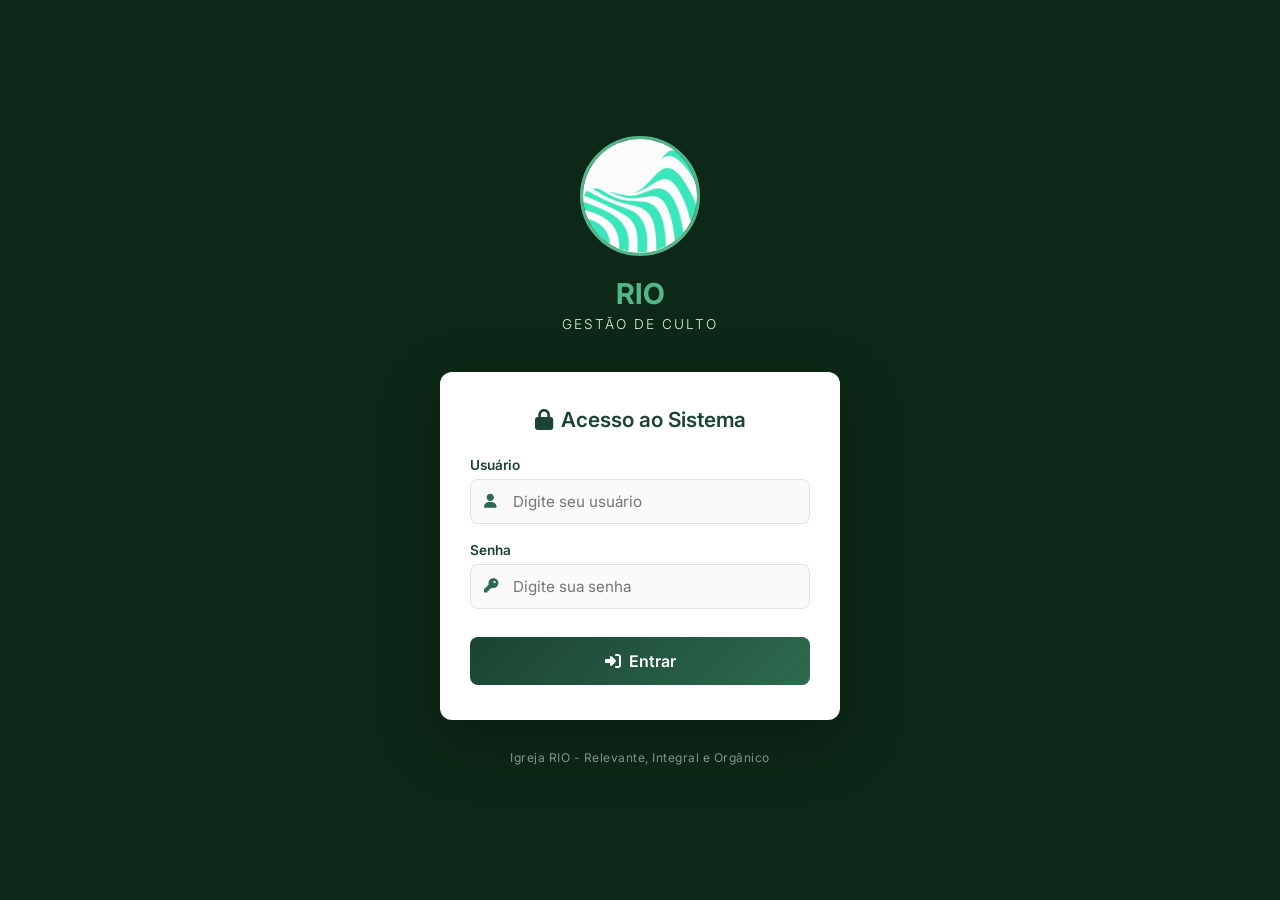
==== index.html @ bc227854 "Sistema Contagem RIO - frontend + backend + deploy config" ====
<!DOCTYPE html>
<html lang="pt-BR">
<head>
    <meta charset="UTF-8">
    <meta http-equiv="refresh" content="0;url=src/pages/login.html">
    <title>Igreja RIO - Gestão de Culto</title>
</head>
<body>
    <p>Redirecionando para o sistema...</p>
</body>
</html>
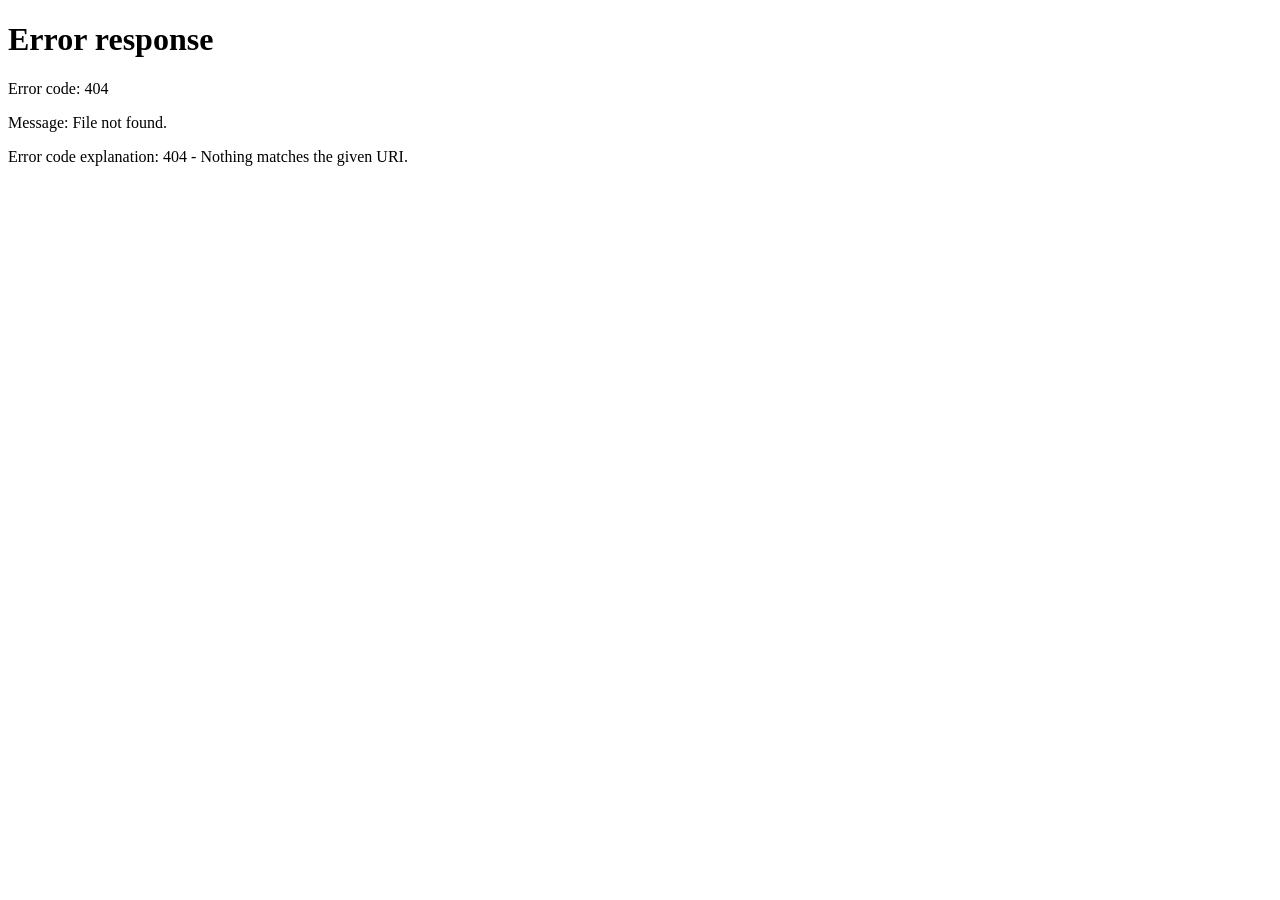
==== commit 0dfacfdc: "URLs limpas (/login, /home, etc.) via rewrites + assets absolutos; remove links EM BREVE do menu" ====
--- a/index.html
+++ b/index.html
@@ -2,7 +2,7 @@
 <html lang="pt-BR">
 <head>
     <meta charset="UTF-8">
-    <meta http-equiv="refresh" content="0;url=src/pages/login.html">
+    <meta http-equiv="refresh" content="0;url=/login">
     <title>Igreja RIO - Gestão de Culto</title>
 </head>
 <body>
